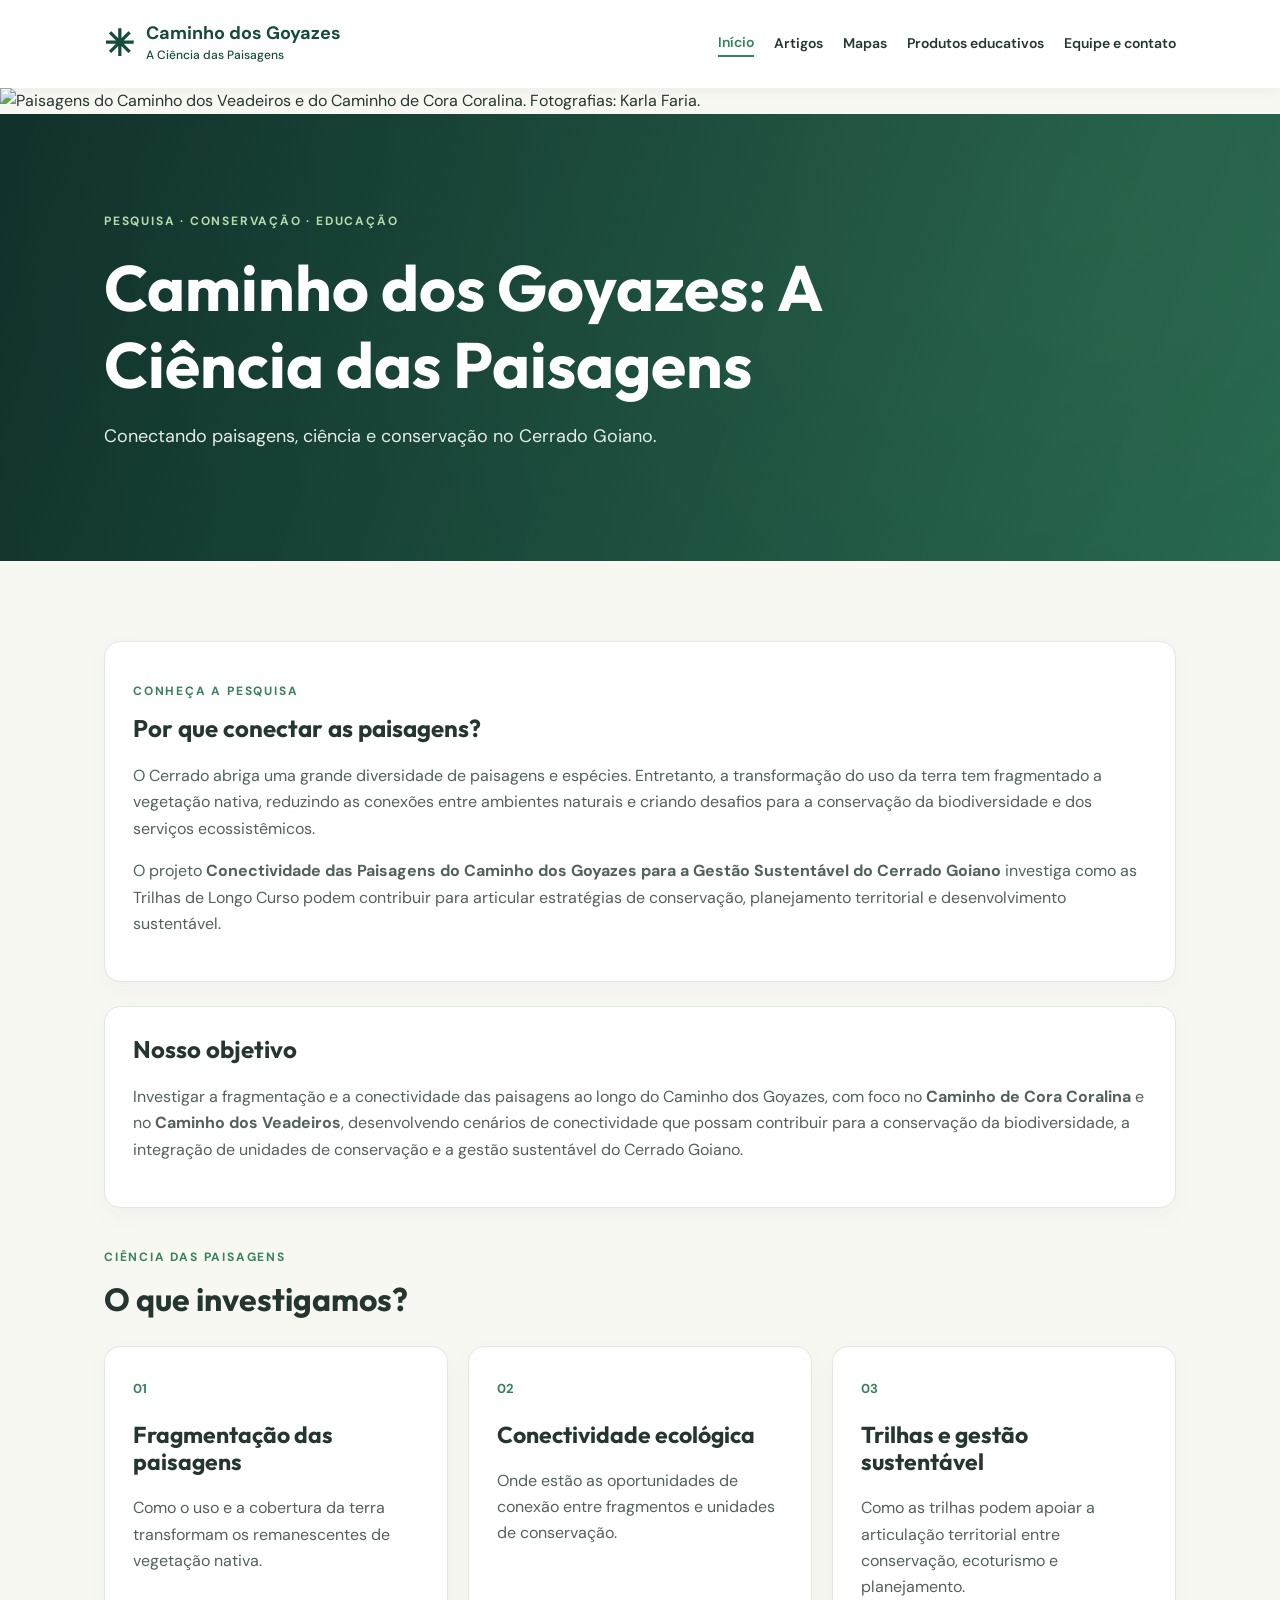
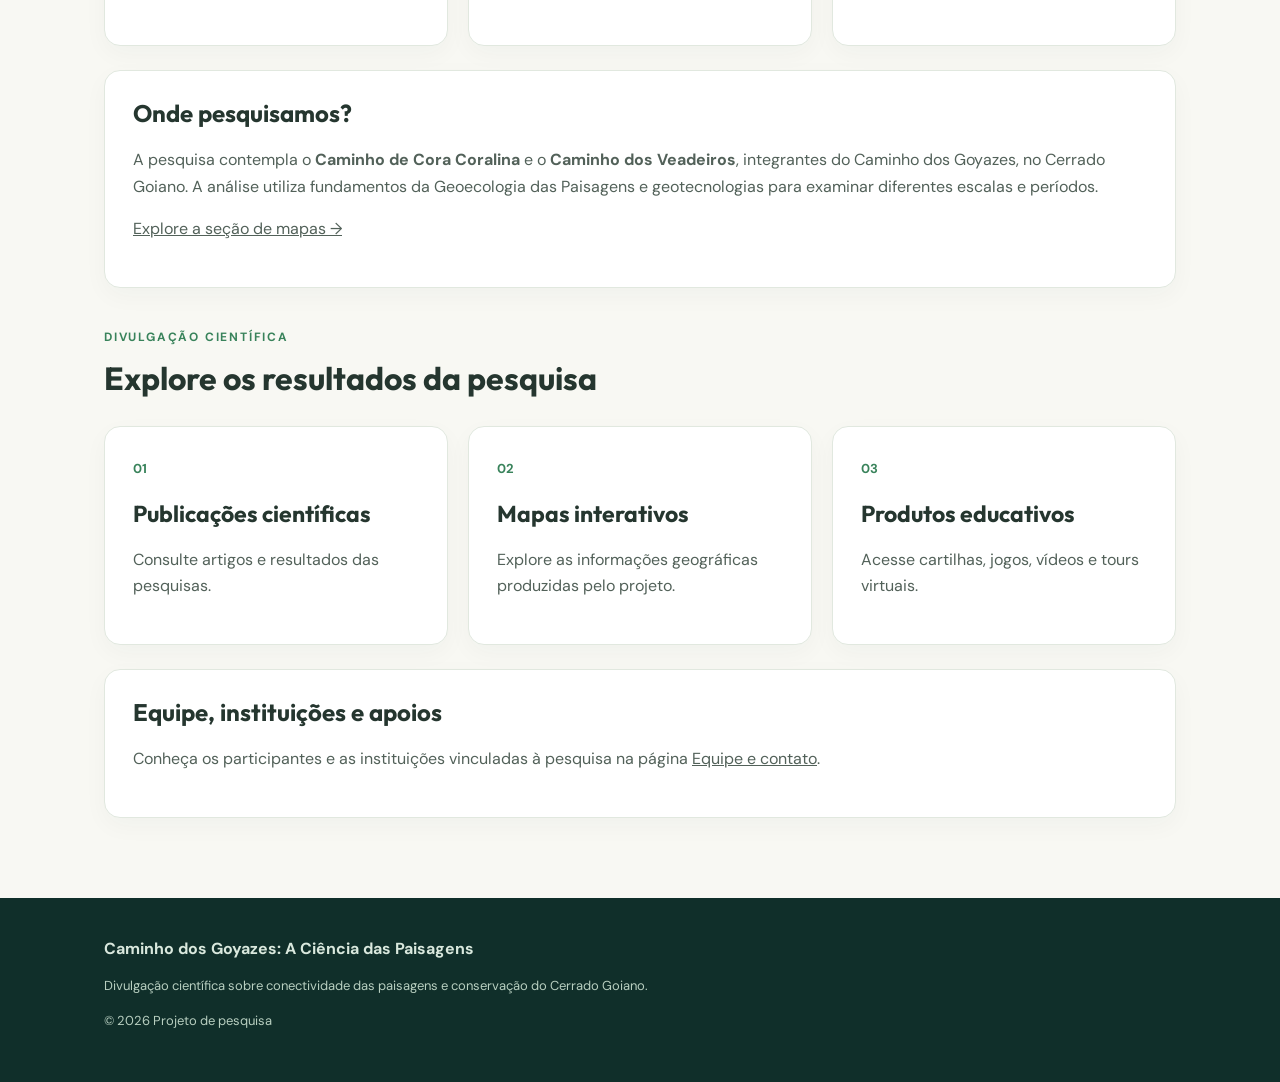
==== index.html @ 34d5a430 "Add banner image to main section Added a banner image to the main section of the HTML." ====
<!doctype html>
<html lang="pt-BR">
<head>
  <meta charset="utf-8">
  <meta name="viewport" content="width=device-width, initial-scale=1">
  <meta name="description" content="Caminho dos Goyazes: A Ciência das Paisagens. Pesquisa e divulgação científica sobre fragmentação, conectividade ecológica, trilhas de longo curso e gestão sustentável do Cerrado Goiano.">
  <title>Caminho dos Goyazes | A Ciência das Paisagens</title>
  <!-- Mantenha este arquivo CSS na mesma pasta que index.html. -->
  <link rel="stylesheet" href="estilo.css">
</head>
<body>
  <a class="skip" href="#conteudo">Pular para o conteúdo</a>

  <!-- 1. CABEÇALHO E MENU PRINCIPAL -->
  <header class="site-header">
    <div class="container header-inner">
      <a class="brand" href="index.html">
        <span class="brand-icon" aria-hidden="true">✳</span>
        <span>Caminho dos Goyazes<br><small>A Ciência das Paisagens</small></span>
      </a>
      <button class="menu-button" aria-expanded="false" aria-controls="menu" type="button">☰ Menu</button>
      <nav id="menu" aria-label="Navegação principal">
        <a href="index.html" aria-current="page">Início</a>
        <a href="artigos.html">Artigos</a>
        <a href="mapas.html">Mapas</a>
        <a href="produtos.html">Produtos educativos</a>
        <a href="equipe.html">Equipe e contato</a>
      </nav>
    </div>
  </header>

  <main id="conteudo">
    <div class="banner-principal">
  <img
    src="banner-goyazes.png"
    alt="Paisagens do Caminho dos Veadeiros e
    do Caminho de Cora Coralina.
    Fotografias: Karla Faria."
  >
</div>
    <!-- 2. APRESENTAÇÃO DO PORTAL -->
    <section class="hero">
      <div class="container">
        <p class="eyebrow">PESQUISA · CONSERVAÇÃO · EDUCAÇÃO</p>
        <h1>Caminho dos Goyazes: A Ciência das Paisagens</h1>
        <p>Conectando paisagens, ciência e conservação no Cerrado Goiano.</p>
      </div>
    </section>

    <div class="container main-content">
      <!-- 3. POR QUE CONECTAR AS PAISAGENS? -->
      <section class="panel" aria-labelledby="porque-conectar">
        <p class="eyebrow dark">CONHEÇA A PESQUISA</p>
        <h2 id="porque-conectar">Por que conectar as paisagens?</h2>
        <p>O Cerrado abriga uma grande diversidade de paisagens e espécies. Entretanto, a transformação do uso da terra tem fragmentado a vegetação nativa, reduzindo as conexões entre ambientes naturais e criando desafios para a conservação da biodiversidade e dos serviços ecossistêmicos.</p>
        <p>O projeto <strong>Conectividade das Paisagens do Caminho dos Goyazes para a Gestão Sustentável do Cerrado Goiano</strong> investiga como as Trilhas de Longo Curso podem contribuir para articular estratégias de conservação, planejamento territorial e desenvolvimento sustentável.</p>
      </section>

      <!-- 4. OBJETIVO DO PROJETO: síntese de divulgação baseada no resumo -->
      <section class="panel" aria-labelledby="objetivo">
        <h2 id="objetivo">Nosso objetivo</h2>
        <p>Investigar a fragmentação e a conectividade das paisagens ao longo do Caminho dos Goyazes, com foco no <strong>Caminho de Cora Coralina</strong> e no <strong>Caminho dos Veadeiros</strong>, desenvolvendo cenários de conectividade que possam contribuir para a conservação da biodiversidade, a integração de unidades de conservação e a gestão sustentável do Cerrado Goiano.</p>
      </section>

      <!-- 5. EIXOS DA PESQUISA -->
      <section aria-labelledby="eixos" style="margin-top:40px">
        <div class="section-heading">
          <p class="eyebrow dark">CIÊNCIA DAS PAISAGENS</p>
          <h2 id="eixos">O que investigamos?</h2>
        </div>
        <div class="cards">
          <article class="card">
            <span>01</span>
            <h2>Fragmentação das paisagens</h2>
            <p>Como o uso e a cobertura da terra transformam os remanescentes de vegetação nativa.</p>
          </article>
          <article class="card">
            <span>02</span>
            <h2>Conectividade ecológica</h2>
            <p>Onde estão as oportunidades de conexão entre fragmentos e unidades de conservação.</p>
          </article>
          <article class="card">
            <span>03</span>
            <h2>Trilhas e gestão sustentável</h2>
            <p>Como as trilhas podem apoiar a articulação territorial entre conservação, ecoturismo e planejamento.</p>
          </article>
        </div>
      </section>

      <!-- 6. ÁREAS DE ESTUDO -->
      <section class="panel" aria-labelledby="areas">
        <h2 id="areas">Onde pesquisamos?</h2>
        <p>A pesquisa contempla o <strong>Caminho de Cora Coralina</strong> e o <strong>Caminho dos Veadeiros</strong>, integrantes do Caminho dos Goyazes, no Cerrado Goiano. A análise utiliza fundamentos da Geoecologia das Paisagens e geotecnologias para examinar diferentes escalas e períodos.</p>
        <p><a href="mapas.html">Explore a seção de mapas →</a></p>
      </section>

      <!-- 7. ACESSO AOS RESULTADOS E PRODUTOS -->
      <section aria-labelledby="resultados" style="margin-top:40px">
        <div class="section-heading">
          <p class="eyebrow dark">DIVULGAÇÃO CIENTÍFICA</p>
          <h2 id="resultados">Explore os resultados da pesquisa</h2>
        </div>
        <div class="cards">
          <a class="card" href="artigos.html">
            <span>01</span>
            <h2>Publicações científicas</h2>
            <p>Consulte artigos e resultados das pesquisas.</p>
          </a>
          <a class="card" href="mapas.html">
            <span>02</span>
            <h2>Mapas interativos</h2>
            <p>Explore as informações geográficas produzidas pelo projeto.</p>
          </a>
          <a class="card" href="produtos.html">
            <span>03</span>
            <h2>Produtos educativos</h2>
            <p>Acesse cartilhas, jogos, vídeos e tours virtuais.</p>
          </a>
        </div>
      </section>

      <!-- 8. INSTITUIÇÕES E APOIOS: preencher após confirmação -->
      <section class="panel" aria-labelledby="instituicoes">
        <h2 id="instituicoes">Equipe, instituições e apoios</h2>
        <p>Conheça os participantes e as instituições vinculadas à pesquisa na página <a href="equipe.html">Equipe e contato</a>.</p>
      </section>
    </div>
  </main>

  <!-- 9. RODAPÉ -->
  <footer>
    <div class="container">
      <strong>Caminho dos Goyazes: A Ciência das Paisagens</strong>
      <p>Divulgação científica sobre conectividade das paisagens e conservação do Cerrado Goiano.</p>
      <p>© <span id="ano"></span> Projeto de pesquisa</p>
    </div>
  </footer>
  <!-- Mantenha este JavaScript na mesma pasta que index.html. -->
  <script src="site.js" defer></script>
</body>
</html>
---- estilo.css ----
@import url('https://fonts.googleapis.com/css2?family=DM+Sans:wght@400;500;600;700&family=Outfit:wght@400;500;600;700&display=swap');:root{--green:#174b3c;--deep:#102f2a;--mint:#e9f1e8;--cream:#f8f8f3;--text:#25362f}*{box-sizing:border-box}body{margin:0;background:var(--cream);color:var(--text);font-family:'DM Sans',Arial,sans-serif;line-height:1.65}h1,h2,h3{font-family:Outfit,Arial,sans-serif;line-height:1.2}a{color:inherit}.container{max-width:1120px;margin:auto;padding:0 24px}.skip{position:absolute;top:-80px;background:white;padding:12px;z-index:10}.skip:focus{top:0}.site-header{background:white;box-shadow:0 2px 12px #102f2a0d}.header-inner{min-height:88px;display:flex;align-items:center;justify-content:space-between;gap:20px}.brand{text-decoration:none;display:flex;align-items:center;gap:12px;color:var(--green);font-weight:700;line-height:1.1;font-size:18px}.brand small{font-size:12px;font-weight:500}.brand-icon{font-size:36px}nav{display:flex;gap:20px;align-items:center}nav a{text-decoration:none;font-size:14px;font-weight:600}nav a:hover,nav a[aria-current]{color:#32845b}nav a[aria-current]{border-bottom:2px solid #32845b}.menu-button{display:none}.hero{background:linear-gradient(110deg,#102f2aef,#1e624cdd),radial-gradient(circle at 85% 20%,#87b36c,#174b3c);color:white;padding:86px 0 92px}.eyebrow{font-size:12px;letter-spacing:.15em;font-weight:700;color:#b6d9aa}.eyebrow.dark{color:#39835b}.hero h1{font-size:clamp(36px,6vw,64px);max-width:780px;margin:18px 0}.hero p:not(.eyebrow){font-size:18px;max-width:740px;color:#e4eee6}.main-content{padding-top:56px;padding-bottom:80px;min-height:440px}.section-heading h2{font-size:32px;margin:4px 0 28px}.cards{display:grid;grid-template-columns:repeat(3,minmax(0,1fr));gap:20px}.card,.panel{background:white;border:1px solid #e1e8df;border-radius:16px;padding:28px;box-shadow:0 8px 24px #143c3009}.card{text-decoration:none}.card span,.tag{font-weight:700;color:#39835b;font-size:13px}.card h2{font-size:23px}.card p,.panel p{color:#526159}.panel{margin-top:24px}.panel h2{margin-top:0}.publication{border-top:1px solid #e4eae5;padding:20px 0}.publication h3{margin-bottom:4px}.publication p{margin:6px 0}.map-placeholder{text-align:center;background:#e8f0e7;border:2px dashed #a4bca9;border-radius:18px;padding:75px 24px}.map-symbol{font-size:60px;color:#327b56}.small{font-size:13px}footer{background:var(--deep);color:#d9e8dd;padding:38px 0}footer p{font-size:13px;color:#b8cfc0}@media(max-width:800px){.header-inner{flex-wrap:wrap;padding-top:15px;padding-bottom:15px}.menu-button{display:block;border:1px solid #b7c8bb;background:white;border-radius:8px;padding:8px 12px}nav{display:none;width:100%;flex-direction:column;align-items:stretch;gap:0}nav.open{display:flex}nav a{padding:12px 0;border-top:1px solid #e9efea}.cards{grid-template-columns:1fr}.hero{padding:64px 0}}
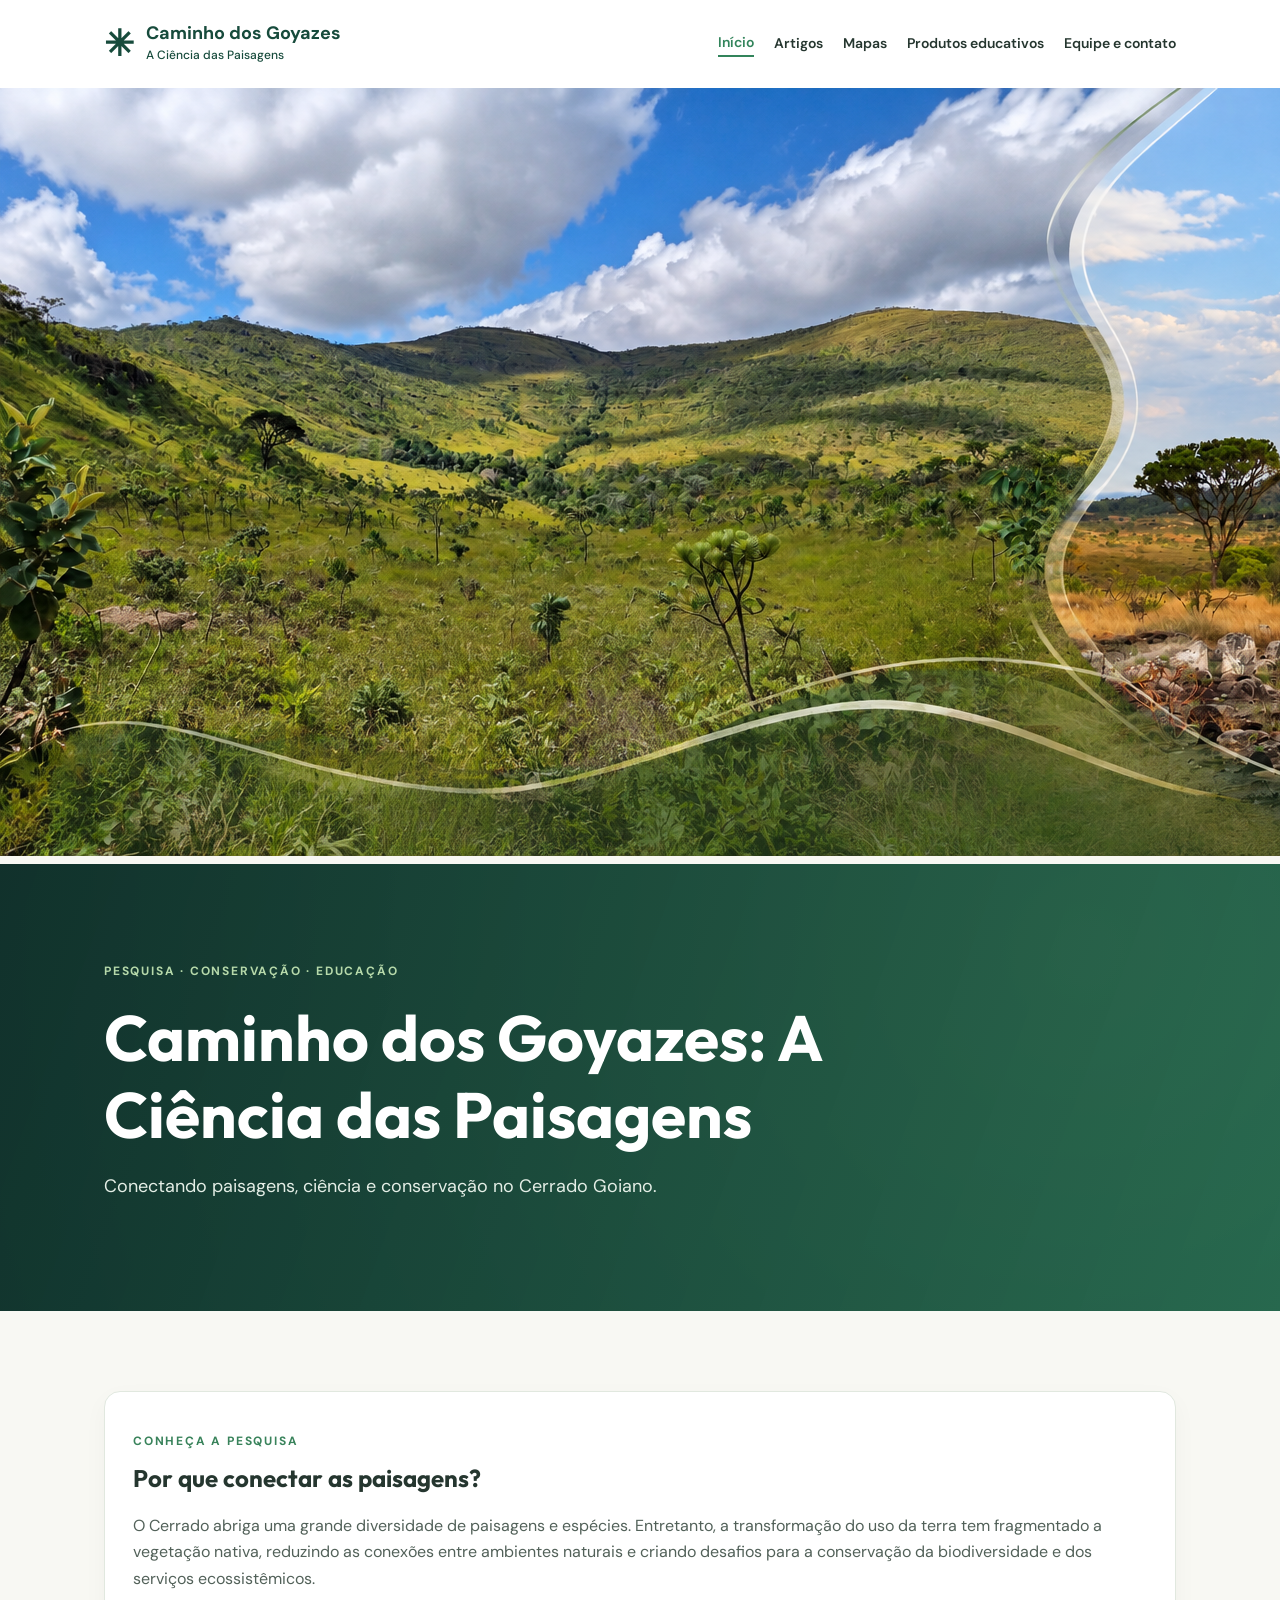
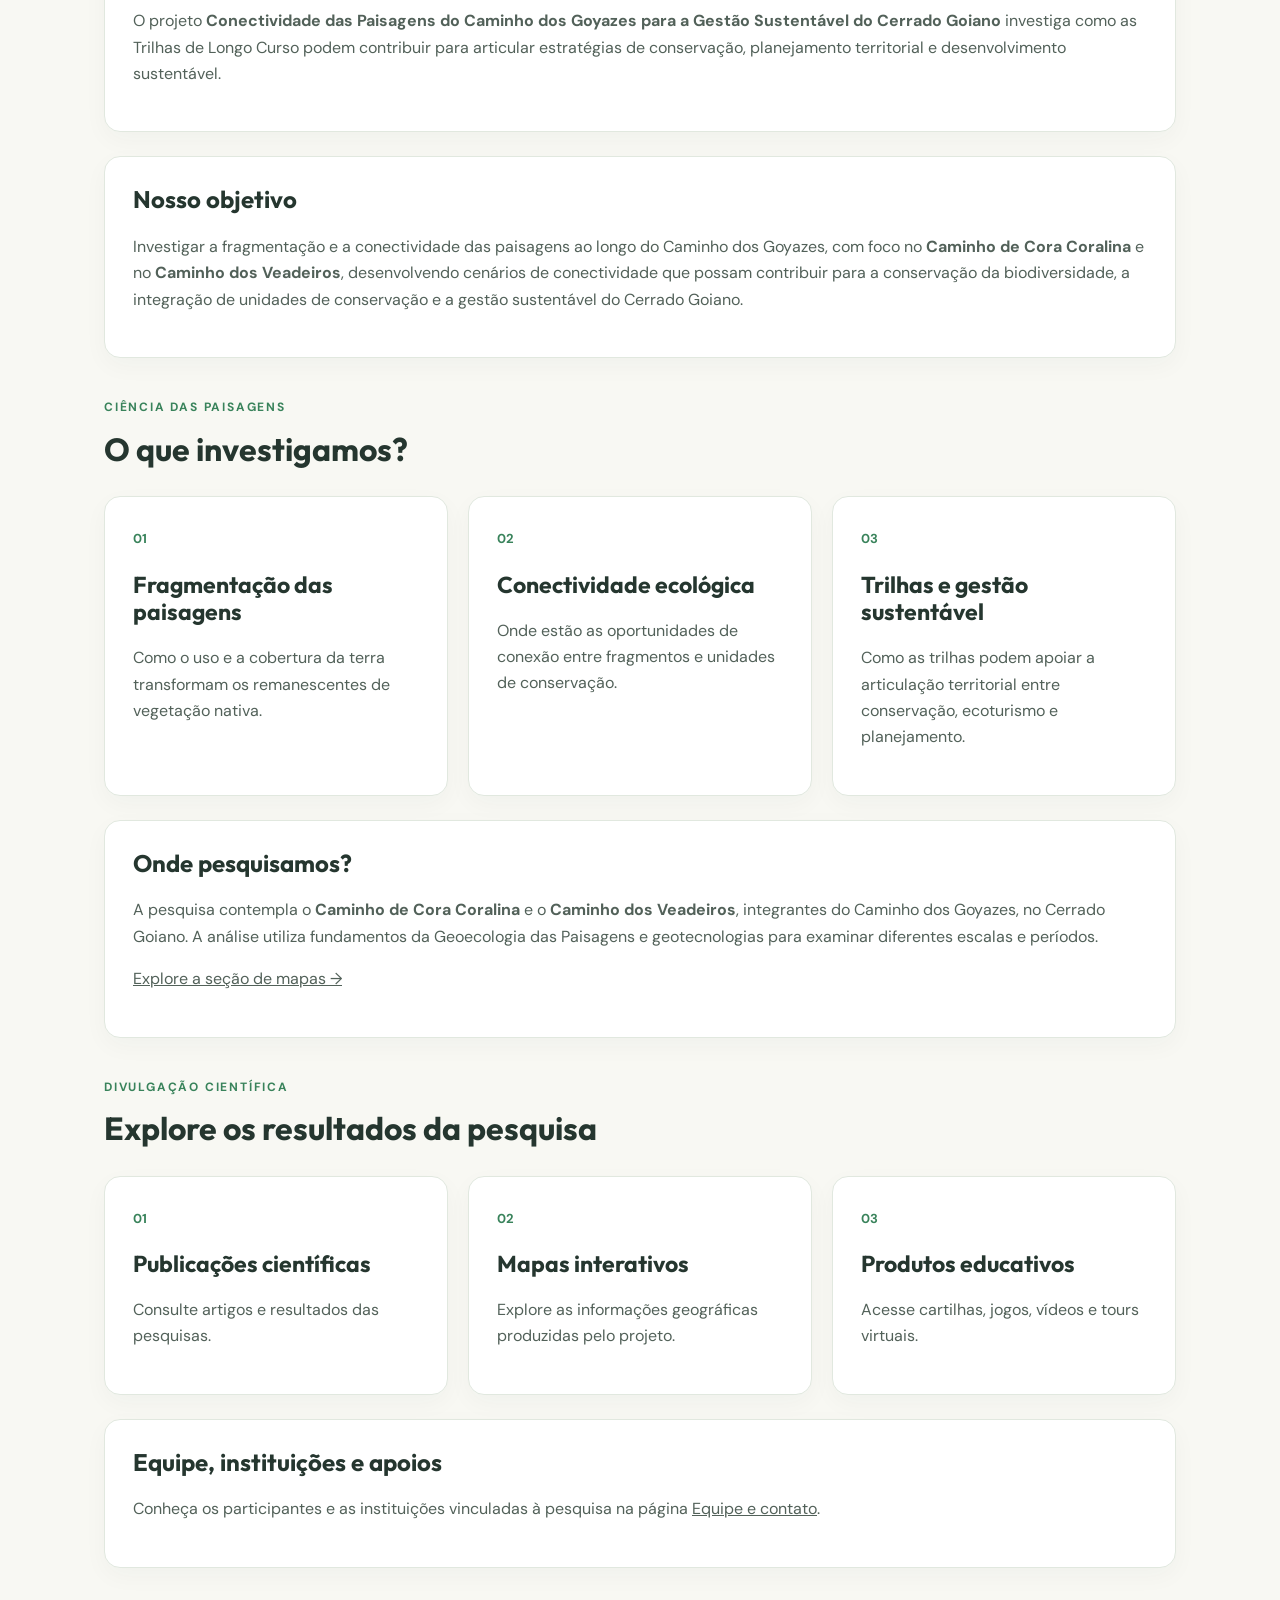
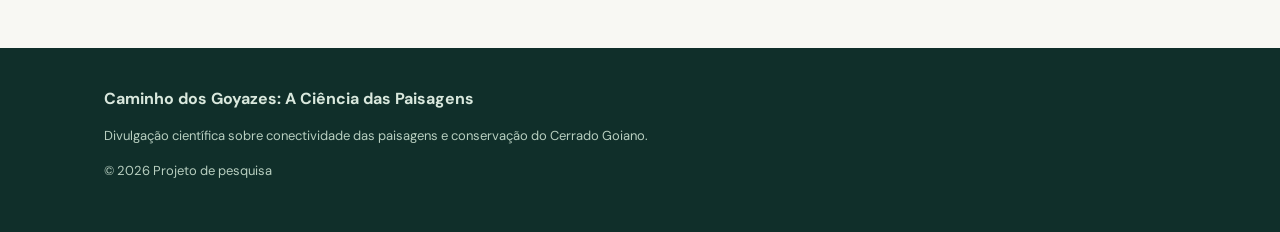
==== commit 3d02b419: "Fix image source for banner in index.html" ====
--- a/index.html
+++ b/index.html
@@ -32,7 +32,7 @@
   <main id="conteudo">
     <div class="banner-principal">
   <img
-    src="banner-goyazes.png"
+    src="banner-goyazes.png.png"
     alt="Paisagens do Caminho dos Veadeiros e
     do Caminho de Cora Coralina.
     Fotografias: Karla Faria."
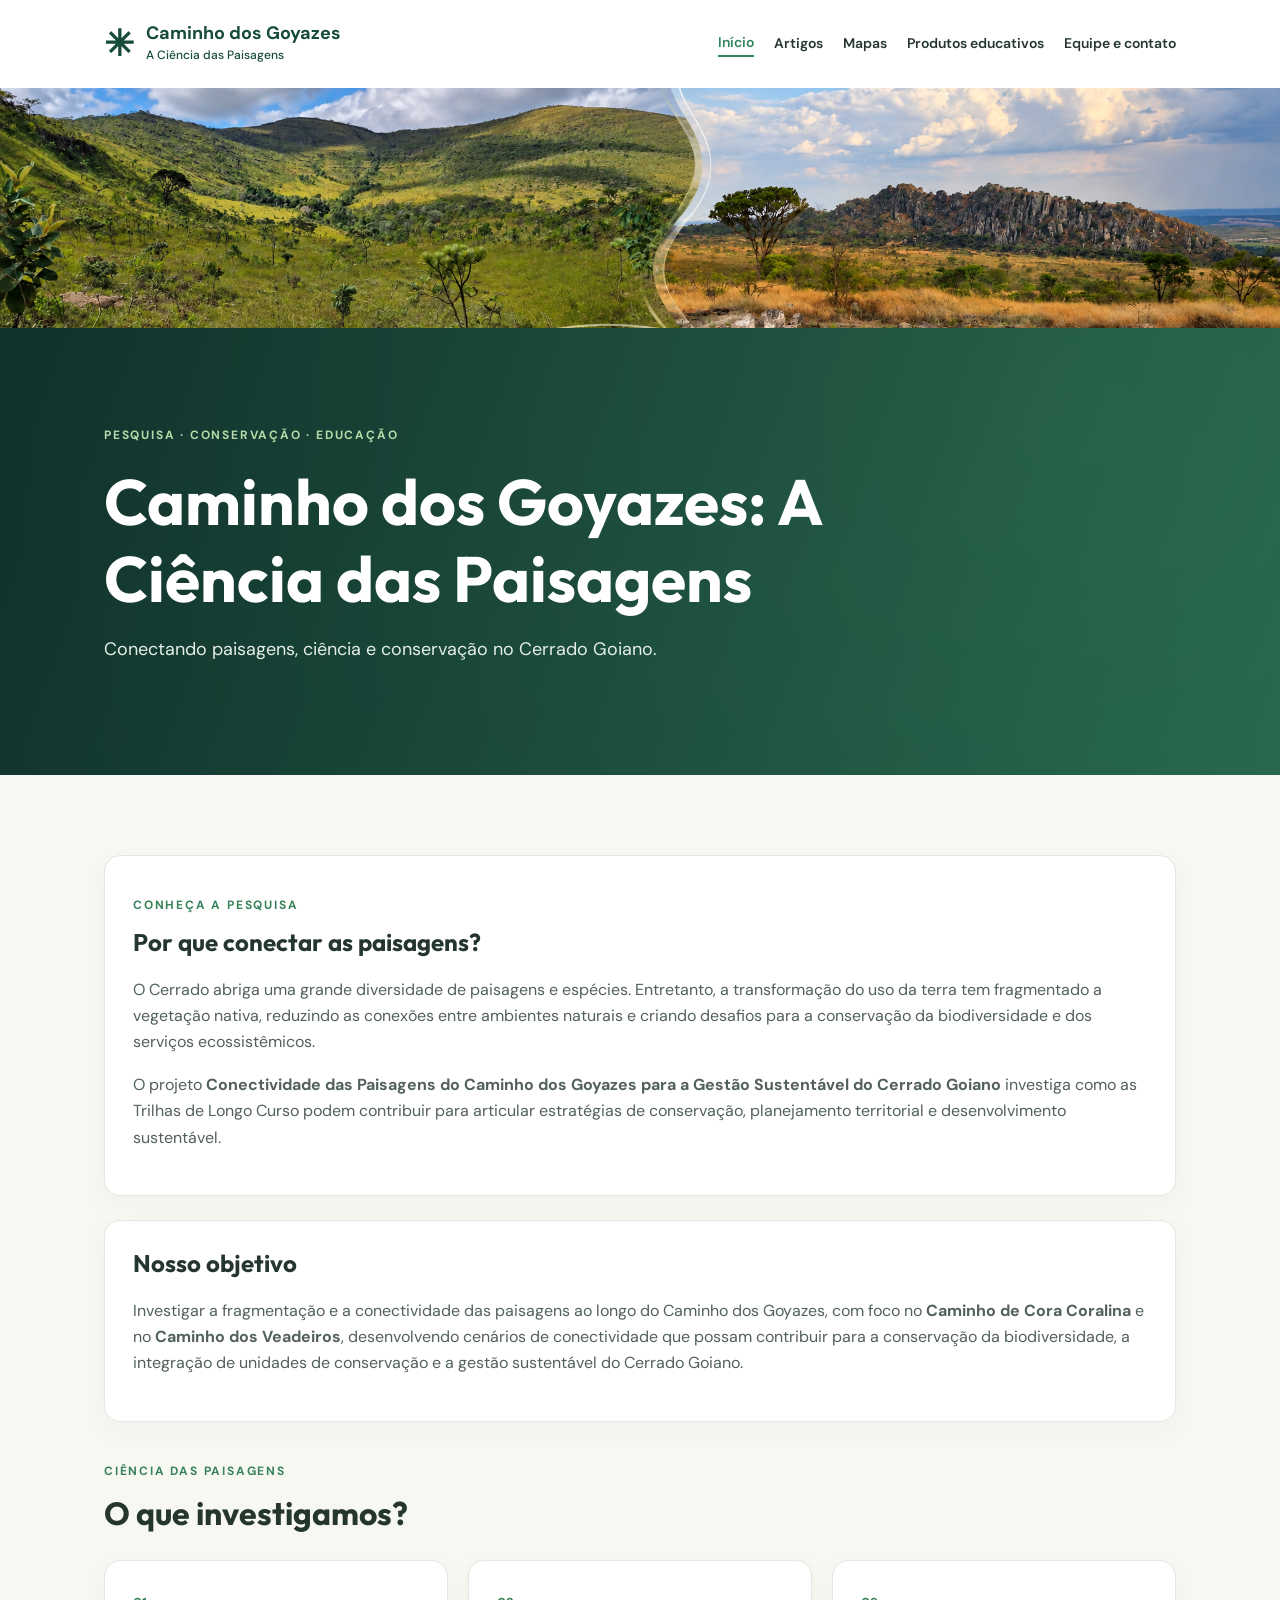
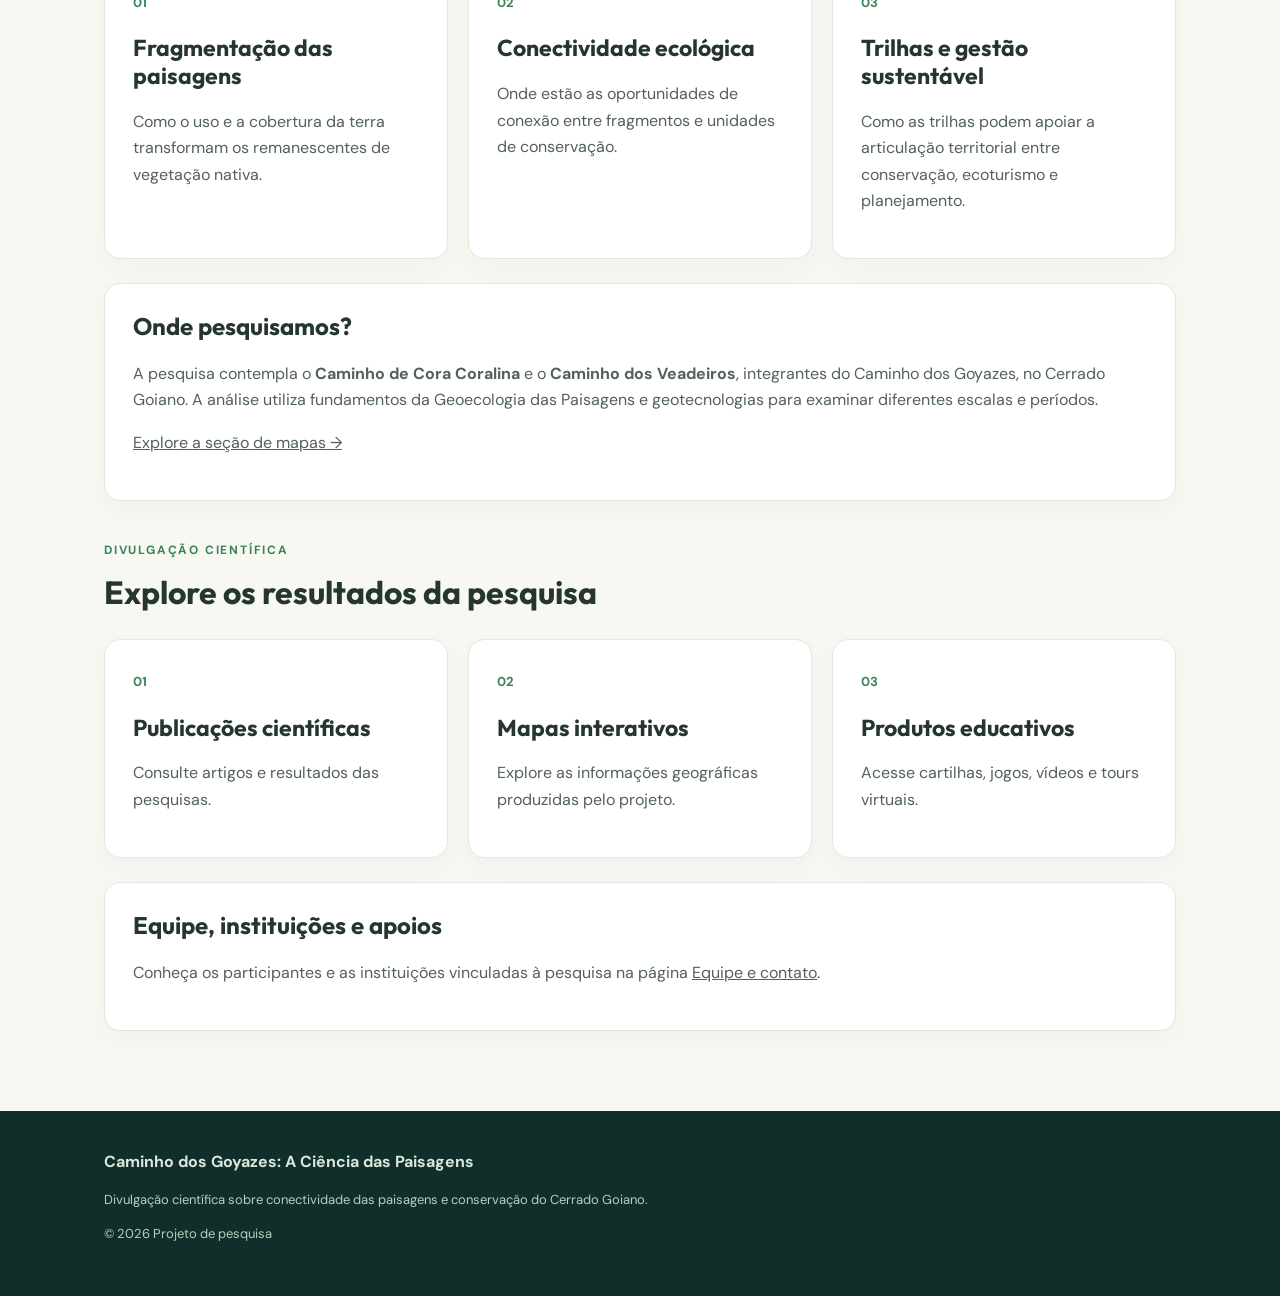
==== commit 0015931b: "Add versioning to stylesheet link in index.html" ====
--- a/index.html
+++ b/index.html
@@ -6,7 +6,7 @@
   <meta name="description" content="Caminho dos Goyazes: A Ciência das Paisagens. Pesquisa e divulgação científica sobre fragmentação, conectividade ecológica, trilhas de longo curso e gestão sustentável do Cerrado Goiano.">
   <title>Caminho dos Goyazes | A Ciência das Paisagens</title>
   <!-- Mantenha este arquivo CSS na mesma pasta que index.html. -->
-  <link rel="stylesheet" href="estilo.css">
+<link rel="stylesheet" href="estilo.css?v=2">
 </head>
 <body>
   <a class="skip" href="#conteudo">Pular para o conteúdo</a>
--- a/estilo.css
+++ b/estilo.css
@@ -1 +1,78 @@
-@import url('https://fonts.googleapis.com/css2?family=DM+Sans:wght@400;500;600;700&family=Outfit:wght@400;500;600;700&display=swap');:root{--green:#174b3c;--deep:#102f2a;--mint:#e9f1e8;--cream:#f8f8f3;--text:#25362f}*{box-sizing:border-box}body{margin:0;background:var(--cream);color:var(--text);font-family:'DM Sans',Arial,sans-serif;line-height:1.65}h1,h2,h3{font-family:Outfit,Arial,sans-serif;line-height:1.2}a{color:inherit}.container{max-width:1120px;margin:auto;padding:0 24px}.skip{position:absolute;top:-80px;background:white;padding:12px;z-index:10}.skip:focus{top:0}.site-header{background:white;box-shadow:0 2px 12px #102f2a0d}.header-inner{min-height:88px;display:flex;align-items:center;justify-content:space-between;gap:20px}.brand{text-decoration:none;display:flex;align-items:center;gap:12px;color:var(--green);font-weight:700;line-height:1.1;font-size:18px}.brand small{font-size:12px;font-weight:500}.brand-icon{font-size:36px}nav{display:flex;gap:20px;align-items:center}nav a{text-decoration:none;font-size:14px;font-weight:600}nav a:hover,nav a[aria-current]{color:#32845b}nav a[aria-current]{border-bottom:2px solid #32845b}.menu-button{display:none}.hero{background:linear-gradient(110deg,#102f2aef,#1e624cdd),radial-gradient(circle at 85% 20%,#87b36c,#174b3c);color:white;padding:86px 0 92px}.eyebrow{font-size:12px;letter-spacing:.15em;font-weight:700;color:#b6d9aa}.eyebrow.dark{color:#39835b}.hero h1{font-size:clamp(36px,6vw,64px);max-width:780px;margin:18px 0}.hero p:not(.eyebrow){font-size:18px;max-width:740px;color:#e4eee6}.main-content{padding-top:56px;padding-bottom:80px;min-height:440px}.section-heading h2{font-size:32px;margin:4px 0 28px}.cards{display:grid;grid-template-columns:repeat(3,minmax(0,1fr));gap:20px}.card,.panel{background:white;border:1px solid #e1e8df;border-radius:16px;padding:28px;box-shadow:0 8px 24px #143c3009}.card{text-decoration:none}.card span,.tag{font-weight:700;color:#39835b;font-size:13px}.card h2{font-size:23px}.card p,.panel p{color:#526159}.panel{margin-top:24px}.panel h2{margin-top:0}.publication{border-top:1px solid #e4eae5;padding:20px 0}.publication h3{margin-bottom:4px}.publication p{margin:6px 0}.map-placeholder{text-align:center;background:#e8f0e7;border:2px dashed #a4bca9;border-radius:18px;padding:75px 24px}.map-symbol{font-size:60px;color:#327b56}.small{font-size:13px}footer{background:var(--deep);color:#d9e8dd;padding:38px 0}footer p{font-size:13px;color:#b8cfc0}@media(max-width:800px){.header-inner{flex-wrap:wrap;padding-top:15px;padding-bottom:15px}.menu-button{display:block;border:1px solid #b7c8bb;background:white;border-radius:8px;padding:8px 12px}nav{display:none;width:100%;flex-direction:column;align-items:stretch;gap:0}nav.open{display:flex}nav a{padding:12px 0;border-top:1px solid #e9efea}.cards{grid-template-columns:1fr}.hero{padding:64px 0}}+@import url('https://fonts.googleapis.com/css2?family=DM+Sans:wght@400;500;600;700&family=Outfit:wght@400;500;600;700&display=swap');
+
+:root {
+  --green: #174b3c;
+  --deep: #102f2a;
+  --mint: #e9f1e8;
+  --cream: #f8f8f3;
+  --text: #25362f;
+}
+
+* { box-sizing: border-box; }
+body { margin: 0; background: var(--cream); color: var(--text); font-family: 'DM Sans', Arial, sans-serif; line-height: 1.65; }
+h1, h2, h3 { font-family: Outfit, Arial, sans-serif; line-height: 1.2; }
+a { color: inherit; }
+.container { max-width: 1120px; margin: auto; padding: 0 24px; }
+.skip { position: absolute; top: -80px; background: white; padding: 12px; z-index: 10; }
+.skip:focus { top: 0; }
+.site-header { background: white; box-shadow: 0 2px 12px #102f2a0d; }
+.header-inner { min-height: 88px; display: flex; align-items: center; justify-content: space-between; gap: 20px; }
+.brand { text-decoration: none; display: flex; align-items: center; gap: 12px; color: var(--green); font-weight: 700; line-height: 1.1; font-size: 18px; }
+.brand small { font-size: 12px; font-weight: 500; }
+.brand-icon { font-size: 36px; }
+nav { display: flex; gap: 20px; align-items: center; }
+nav a { text-decoration: none; font-size: 14px; font-weight: 600; }
+nav a:hover, nav a[aria-current] { color: #32845b; }
+nav a[aria-current] { border-bottom: 2px solid #32845b; }
+.menu-button { display: none; }
+.hero { background: linear-gradient(110deg, #102f2aef, #1e624cdd), radial-gradient(circle at 85% 20%, #87b36c, #174b3c); color: white; padding: 86px 0 92px; }
+.eyebrow { font-size: 12px; letter-spacing: .15em; font-weight: 700; color: #b6d9aa; }
+.eyebrow.dark { color: #39835b; }
+.hero h1 { font-size: clamp(36px, 6vw, 64px); max-width: 780px; margin: 18px 0; }
+.hero p:not(.eyebrow) { font-size: 18px; max-width: 740px; color: #e4eee6; }
+.main-content { padding-top: 56px; padding-bottom: 80px; min-height: 440px; }
+.section-heading h2 { font-size: 32px; margin: 4px 0 28px; }
+.cards { display: grid; grid-template-columns: repeat(3, minmax(0, 1fr)); gap: 20px; }
+.card, .panel { background: white; border: 1px solid #e1e8df; border-radius: 16px; padding: 28px; box-shadow: 0 8px 24px #143c3009; }
+.card { text-decoration: none; }
+.card span, .tag { font-weight: 700; color: #39835b; font-size: 13px; }
+.card h2 { font-size: 23px; }
+.card p, .panel p { color: #526159; }
+.panel { margin-top: 24px; }
+.panel h2 { margin-top: 0; }
+.publication { border-top: 1px solid #e4eae5; padding: 20px 0; }
+.publication h3 { margin-bottom: 4px; }
+.publication p { margin: 6px 0; }
+.map-placeholder { text-align: center; background: #e8f0e7; border: 2px dashed #a4bca9; border-radius: 18px; padding: 75px 24px; }
+.map-symbol { font-size: 60px; color: #327b56; }
+.small { font-size: 13px; }
+footer { background: var(--deep); color: #d9e8dd; padding: 38px 0; }
+footer p { font-size: 13px; color: #b8cfc0; }
+
+/* Layout em telas menores */
+@media (max-width: 800px) {
+  .header-inner { flex-wrap: wrap; padding-top: 15px; padding-bottom: 15px; }
+  .menu-button { display: block; border: 1px solid #b7c8bb; background: white; border-radius: 8px; padding: 8px 12px; }
+  nav { display: none; width: 100%; flex-direction: column; align-items: stretch; gap: 0; }
+  nav.open { display: flex; }
+  nav a { padding: 12px 0; border-top: 1px solid #e9efea; }
+  .cards { grid-template-columns: 1fr; }
+  .hero { padding: 64px 0; }
+}
+
+/* Imagem panorâmica da página inicial */
+.banner-principal {
+  width: 100%;
+  height: 240px;
+  overflow: hidden;
+}
+.banner-principal img {
+  display: block;
+  width: 100%;
+  height: 100%;
+  object-fit: cover;
+  object-position: center;
+}
+@media (max-width: 768px) {
+  .banner-principal { height: 160px; }
+}
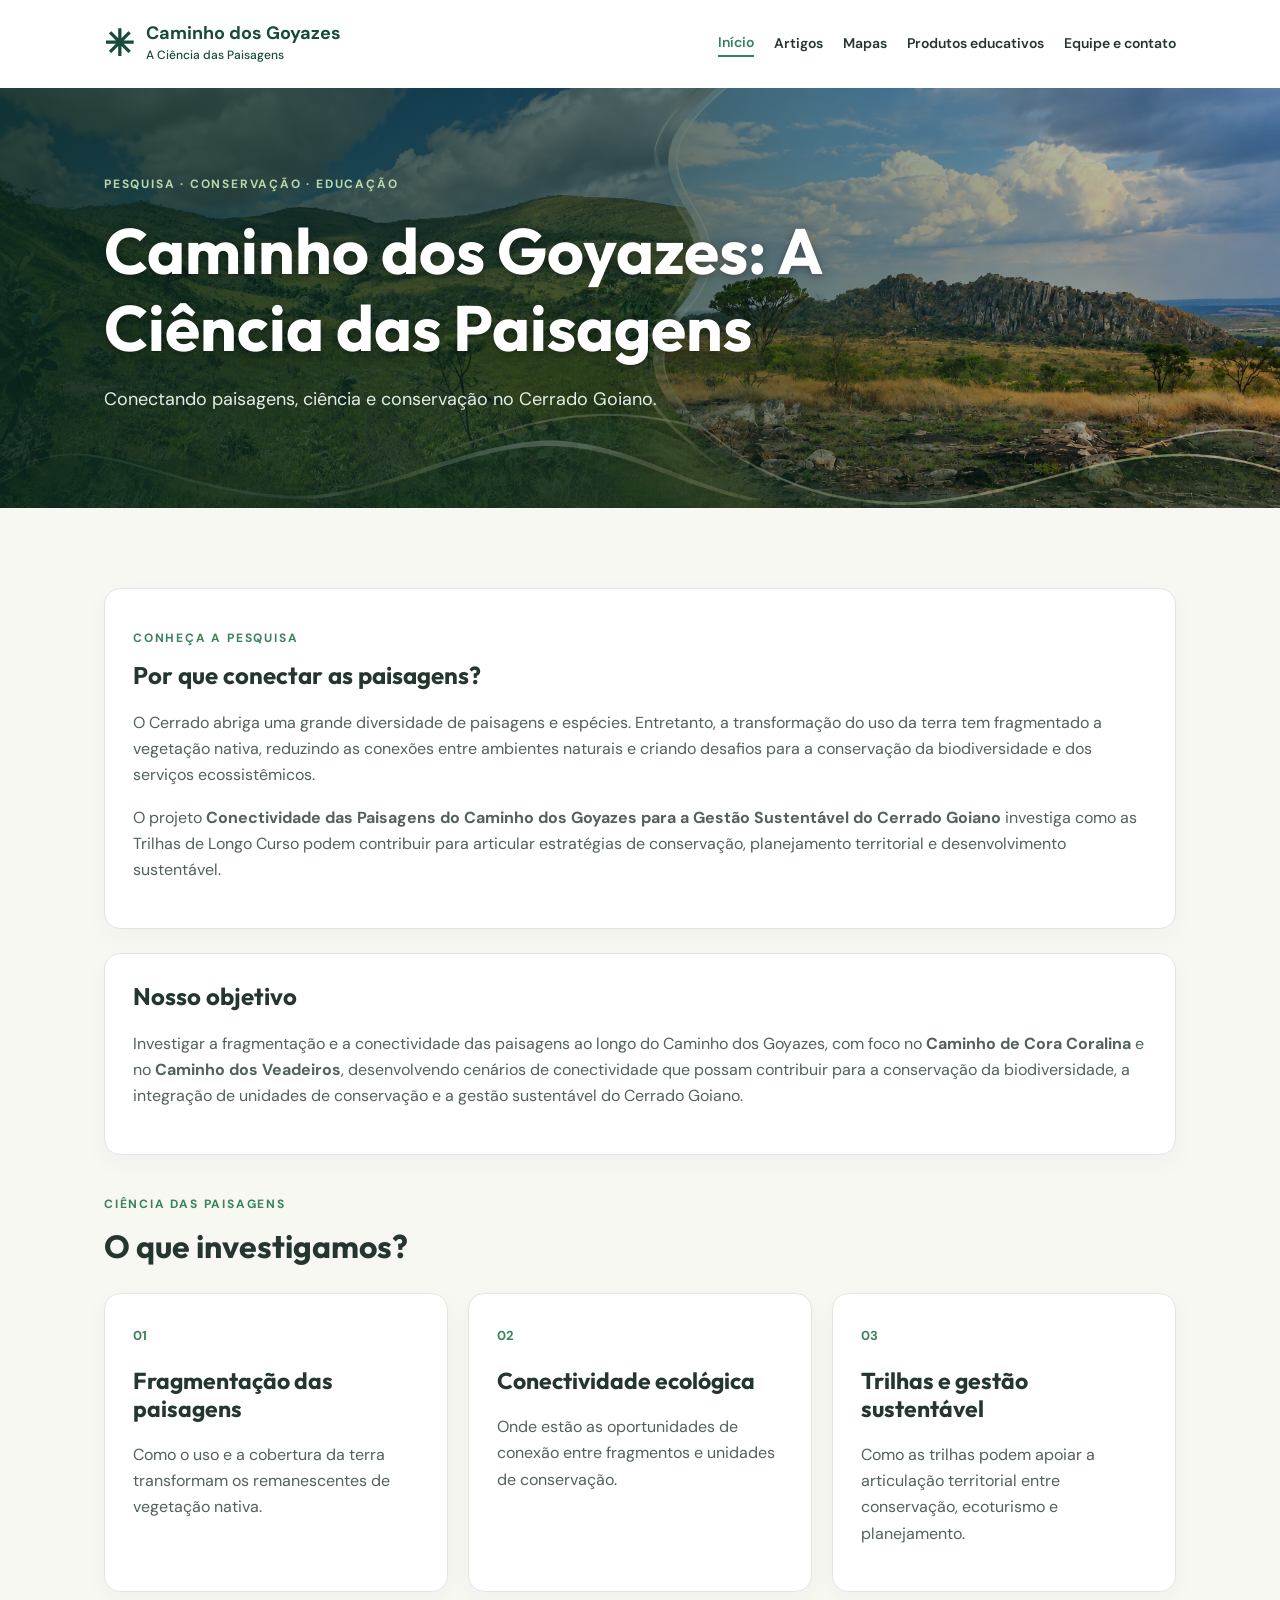
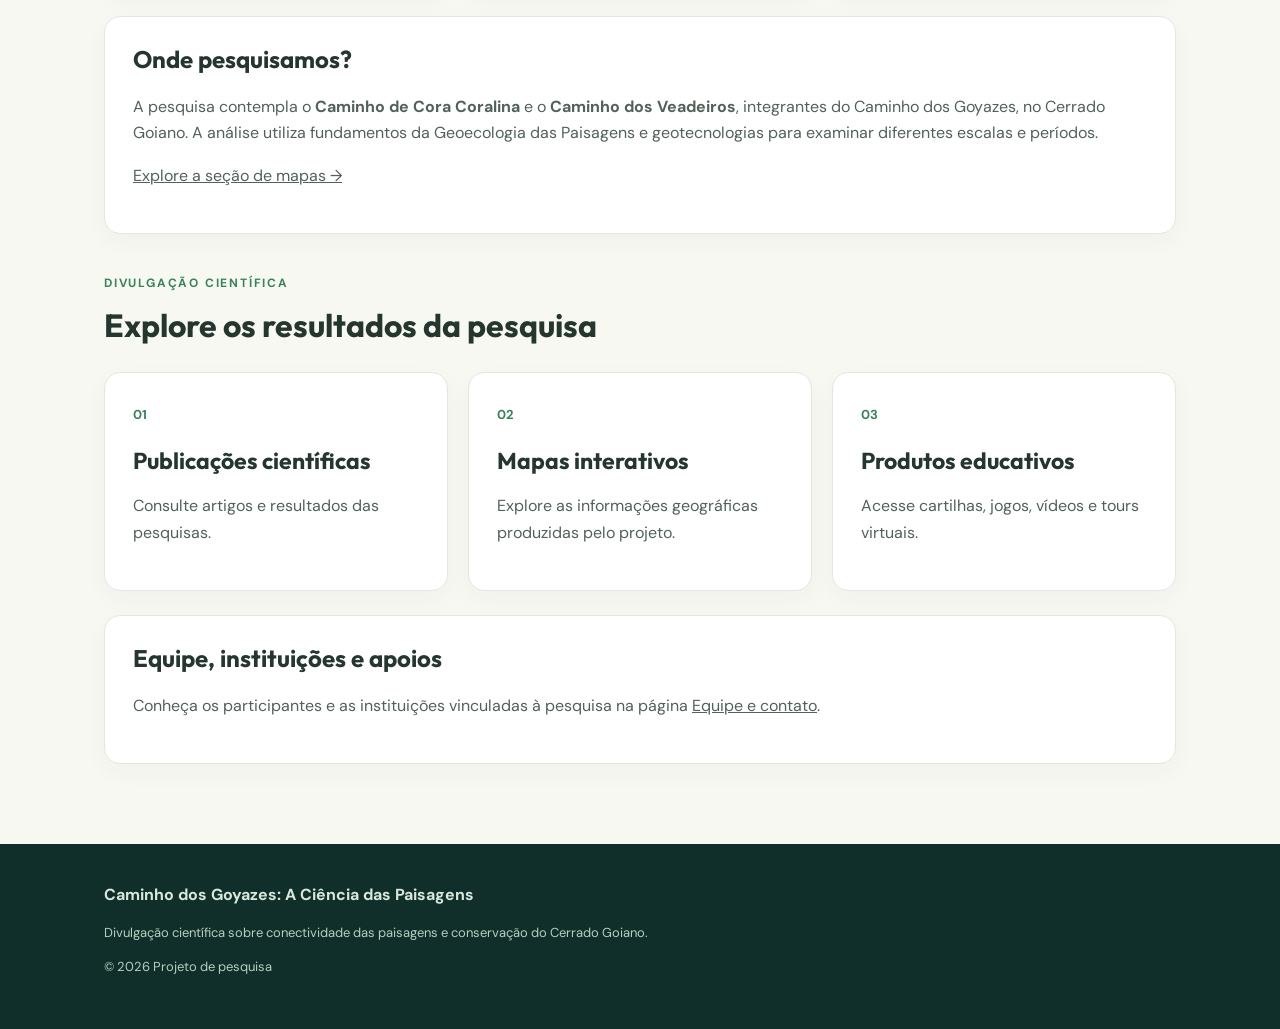
==== commit 3b927a6e: "Remove banner image from index.html Removed the main banner image section from the HTML." ====
--- a/index.html
+++ b/index.html
@@ -6,7 +6,7 @@
   <meta name="description" content="Caminho dos Goyazes: A Ciência das Paisagens. Pesquisa e divulgação científica sobre fragmentação, conectividade ecológica, trilhas de longo curso e gestão sustentável do Cerrado Goiano.">
   <title>Caminho dos Goyazes | A Ciência das Paisagens</title>
   <!-- Mantenha este arquivo CSS na mesma pasta que index.html. -->
-<link rel="stylesheet" href="estilo.css?v=2">
+<link rel="stylesheet" href="estilo.css?v=3">
 </head>
 <body>
   <a class="skip" href="#conteudo">Pular para o conteúdo</a>
@@ -30,22 +30,15 @@
   </header>
 
   <main id="conteudo">
-    <div class="banner-principal">
-  <img
-    src="banner-goyazes.png.png"
-    alt="Paisagens do Caminho dos Veadeiros e
-    do Caminho de Cora Coralina.
-    Fotografias: Karla Faria."
-  >
-</div>
+    
     <!-- 2. APRESENTAÇÃO DO PORTAL -->
-    <section class="hero">
-      <div class="container">
-        <p class="eyebrow">PESQUISA · CONSERVAÇÃO · EDUCAÇÃO</p>
-        <h1>Caminho dos Goyazes: A Ciência das Paisagens</h1>
-        <p>Conectando paisagens, ciência e conservação no Cerrado Goiano.</p>
-      </div>
-    </section>
+<section class="hero hero-fotografica">
+  <div class="container">
+    <p class="eyebrow">PESQUISA · CONSERVAÇÃO · EDUCAÇÃO</p>
+    <h1>Caminho dos Goyazes: A Ciência das Paisagens</h1>
+    <p>Conectando paisagens, ciência e conservação no Cerrado Goiano.</p>
+  </div>
+</section>
 
     <div class="container main-content">
       <!-- 3. POR QUE CONECTAR AS PAISAGENS? -->
--- a/estilo.css
+++ b/estilo.css
@@ -76,3 +76,45 @@
 @media (max-width: 768px) {
   .banner-principal { height: 160px; }
 }
+ /* Título sobre a fotografia panorâmica */
+
+.hero-fotografica {
+  min-height: 420px;
+  padding: 70px 0;
+  display: flex;
+  align-items: center;
+
+  background:
+    linear-gradient(
+      90deg,
+      rgba(10, 39, 30, 0.88) 0%,
+      rgba(10, 39, 30, 0.65) 48%,
+      rgba(10, 39, 30, 0.18) 100%
+    ),
+    url("banner-goyazes.png.png");
+
+  background-size: cover;
+  background-position: center;
+  color: white;
+}
+
+.hero-fotografica .container {
+  width: 100%;
+}
+
+.hero-fotografica h1 {
+  max-width: 780px;
+  text-shadow: 0 2px 8px rgba(0, 0, 0, 0.35);
+}
+
+@media (max-width: 768px) {
+  .hero-fotografica {
+    min-height: 360px;
+    padding: 48px 0;
+    background-position: center;
+  }
+
+  .hero-fotografica h1 {
+    font-size: clamp(30px, 8vw, 42px);
+  }
+}
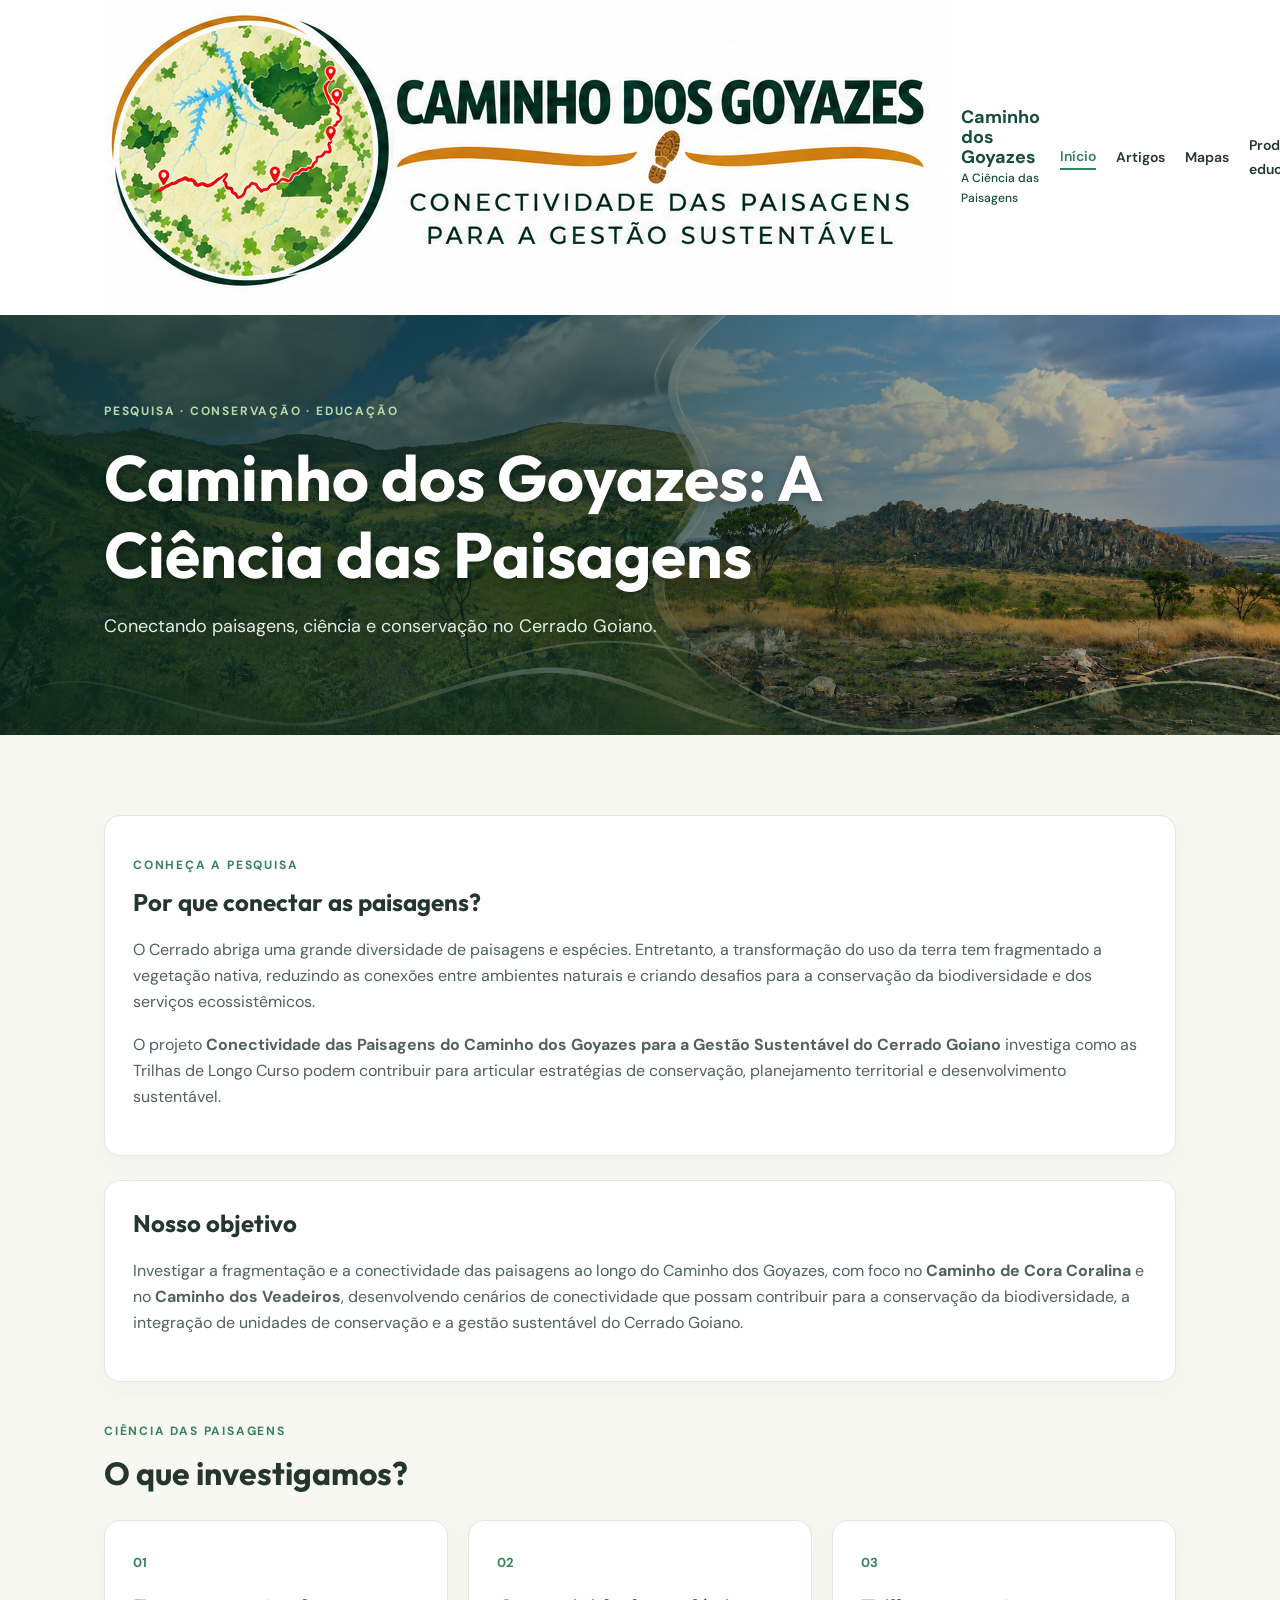
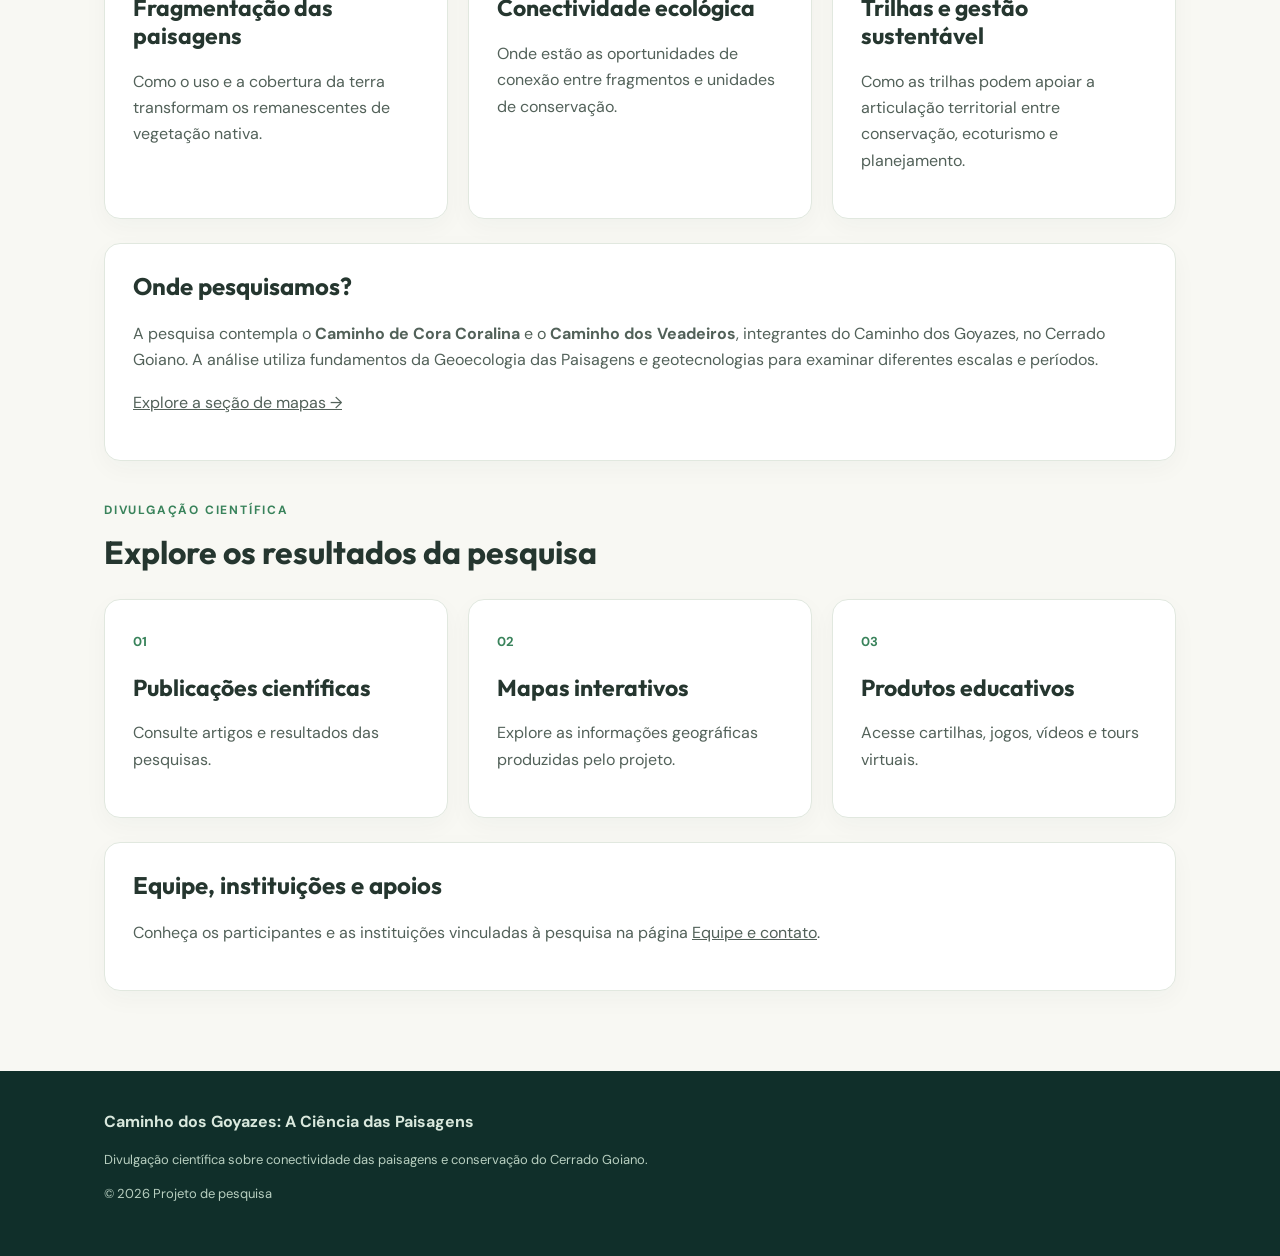
==== commit 06676d44: "Replace header with updated logo and structure" ====
--- a/index.html
+++ b/index.html
@@ -12,22 +12,53 @@
   <a class="skip" href="#conteudo">Pular para o conteúdo</a>
 
   <!-- 1. CABEÇALHO E MENU PRINCIPAL -->
-  <header class="site-header">
-    <div class="container header-inner">
-      <a class="brand" href="index.html">
-        <span class="brand-icon" aria-hidden="true">✳</span>
-        <span>Caminho dos Goyazes<br><small>A Ciência das Paisagens</small></span>
-      </a>
-      <button class="menu-button" aria-expanded="false" aria-controls="menu" type="button">☰ Menu</button>
-      <nav id="menu" aria-label="Navegação principal">
-        <a href="index.html" aria-current="page">Início</a>
-        <a href="artigos.html">Artigos</a>
-        <a href="mapas.html">Mapas</a>
-        <a href="produtos.html">Produtos educativos</a>
-        <a href="equipe.html">Equipe e contato</a>
-      </nav>
-    </div>
-  </header>
+
+<header class="site-header">
+  <div class="container header-inner">
+
+    <!-- Logomarca e identificação do projeto -->
+    <a class="brand" href="index.html">
+
+      <img
+        src="logo-caminho-goyazes.png"
+        alt="Logomarca do projeto Caminho dos Goyazes"
+        class="logo-projeto">
+
+      <span>
+        Caminho dos Goyazes
+        <br>
+        <small>A Ciência das Paisagens</small>
+      </span>
+
+    </a>
+
+    <!-- Menu para dispositivos móveis -->
+    <button
+      class="menu-button"
+      aria-expanded="false"
+      aria-controls="menu"
+      type="button">
+      ☰ Menu
+    </button>
+
+    <!-- Navegação principal -->
+    <nav id="menu" aria-label="Navegação principal">
+
+      <a href="index.html"
+         aria-current="page">Início</a>
+
+      <a href="artigos.html">Artigos</a>
+
+      <a href="mapas.html">Mapas</a>
+
+      <a href="produtos.html">Produtos educativos</a>
+
+      <a href="equipe.html">Equipe e contato</a>
+
+    </nav>
+
+  </div>
+</header>
 
   <main id="conteudo">
     
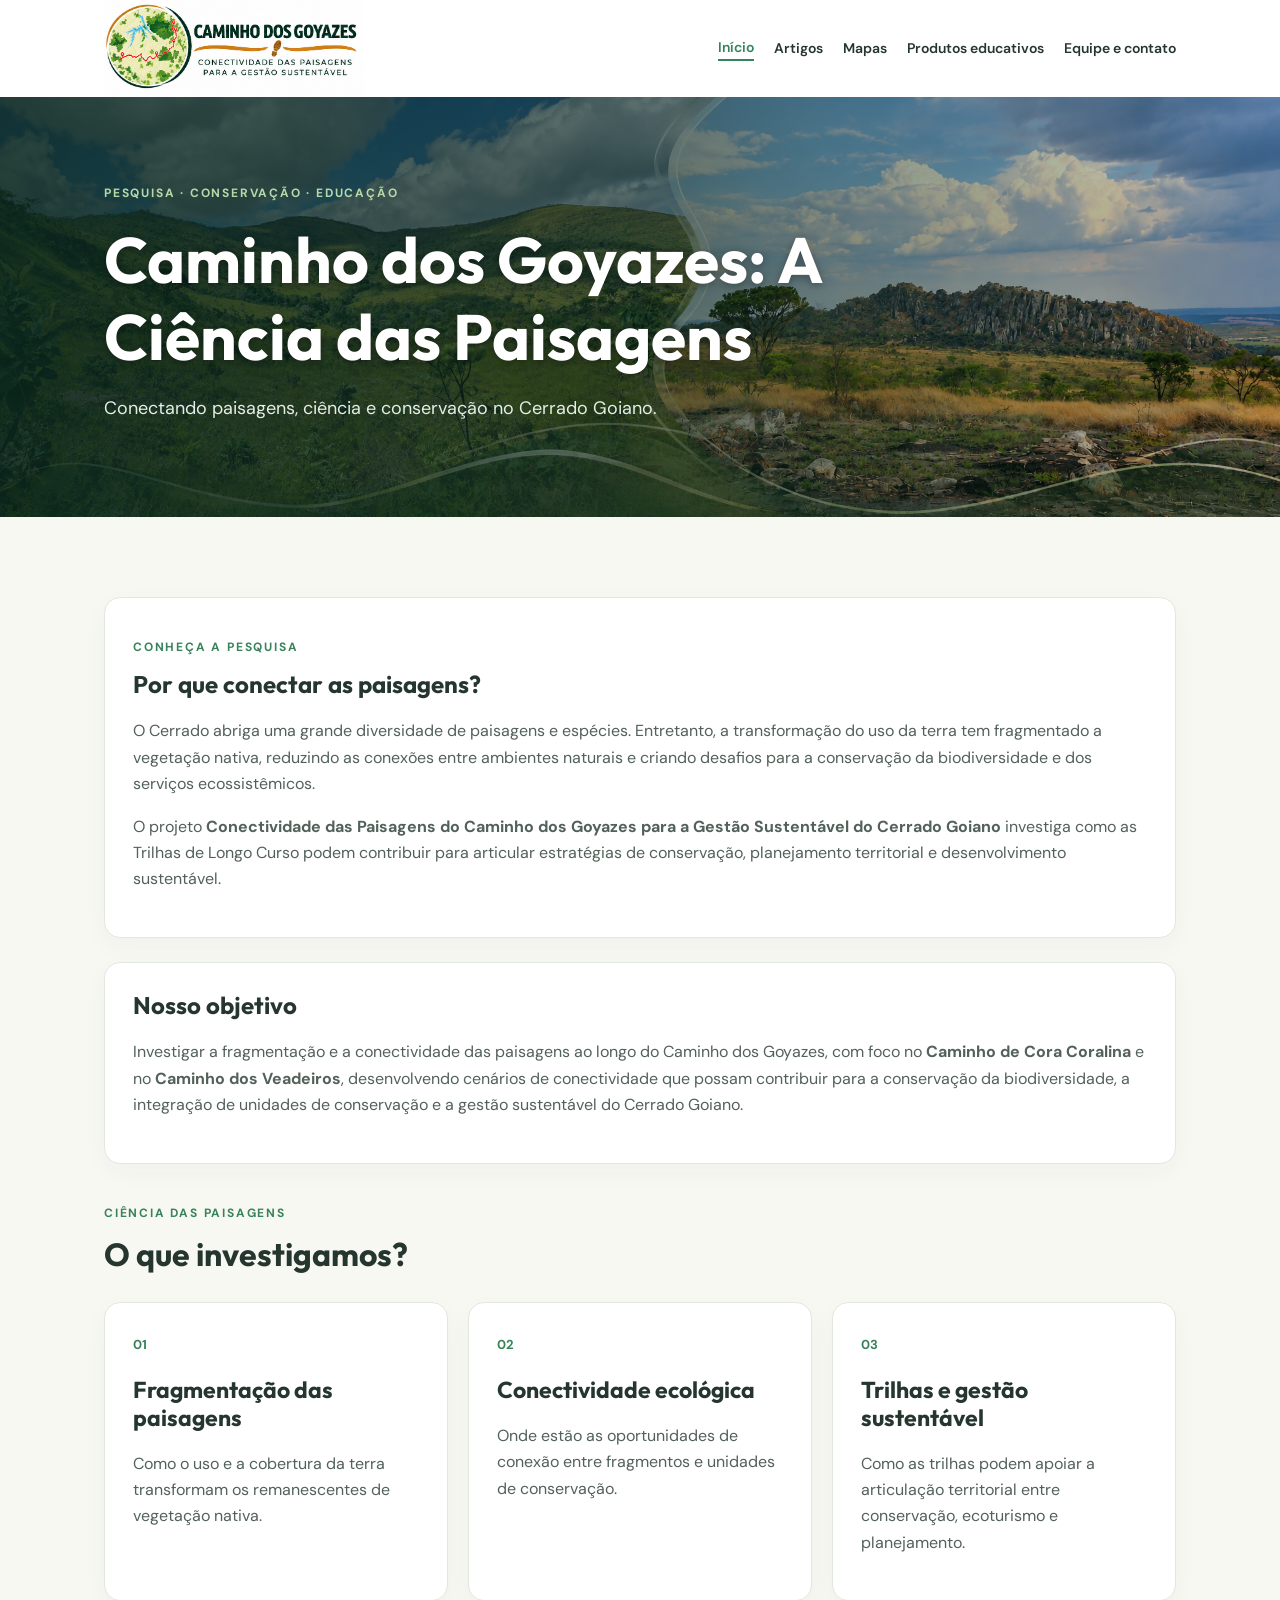
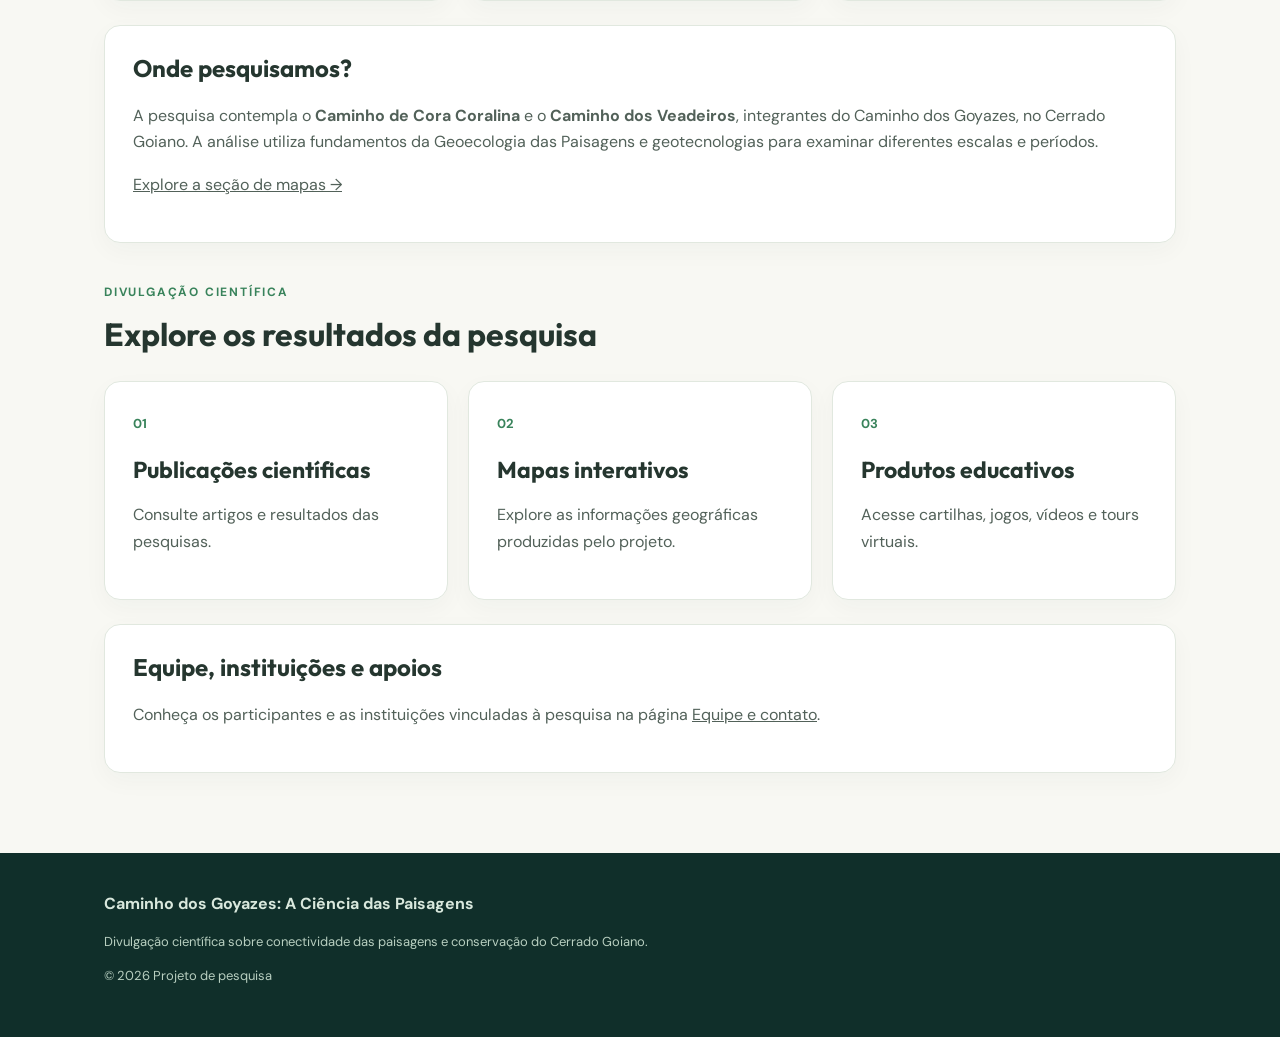
==== commit b9c80f8d: "Update index.html" ====
--- a/index.html
+++ b/index.html
@@ -24,12 +24,7 @@
         alt="Logomarca do projeto Caminho dos Goyazes"
         class="logo-projeto">
 
-      <span>
-        Caminho dos Goyazes
-        <br>
-        <small>A Ciência das Paisagens</small>
-      </span>
-
+      
     </a>
 
     <!-- Menu para dispositivos móveis -->
--- a/estilo.css
+++ b/estilo.css
@@ -118,3 +118,29 @@
     font-size: clamp(30px, 8vw, 42px);
   }
 }
+/* Logomarca no cabeçalho */
+
+.site-header .brand {
+  display: flex;
+  align-items: center;
+  flex: 0 1 260px;
+  min-width: 0;
+}
+
+.site-header .brand .logo-projeto {
+  display: block;
+  width: 260px;
+  max-width: 100%;
+  height: auto;
+  object-fit: contain;
+}
+
+@media (max-width: 600px) {
+  .site-header .brand {
+    flex-basis: 180px;
+  }
+
+  .site-header .brand .logo-projeto {
+    width: 180px;
+  }
+}
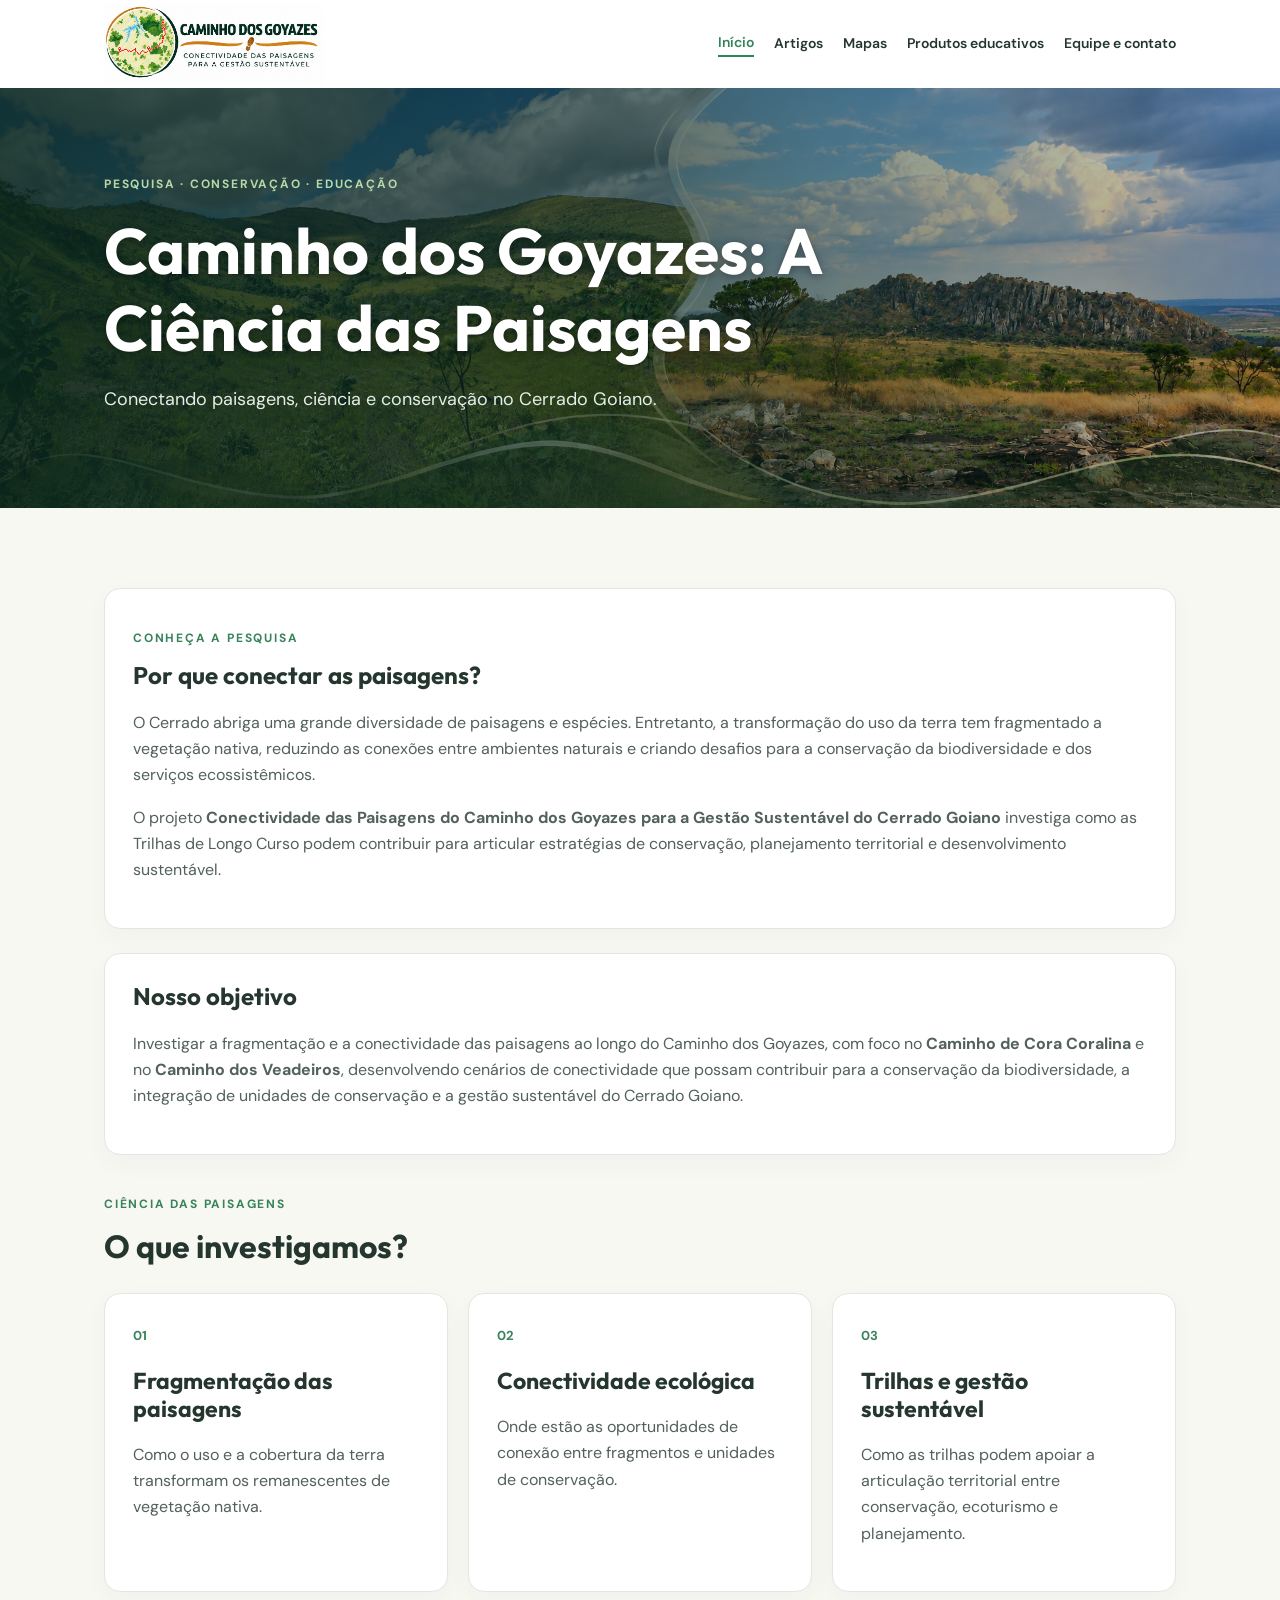
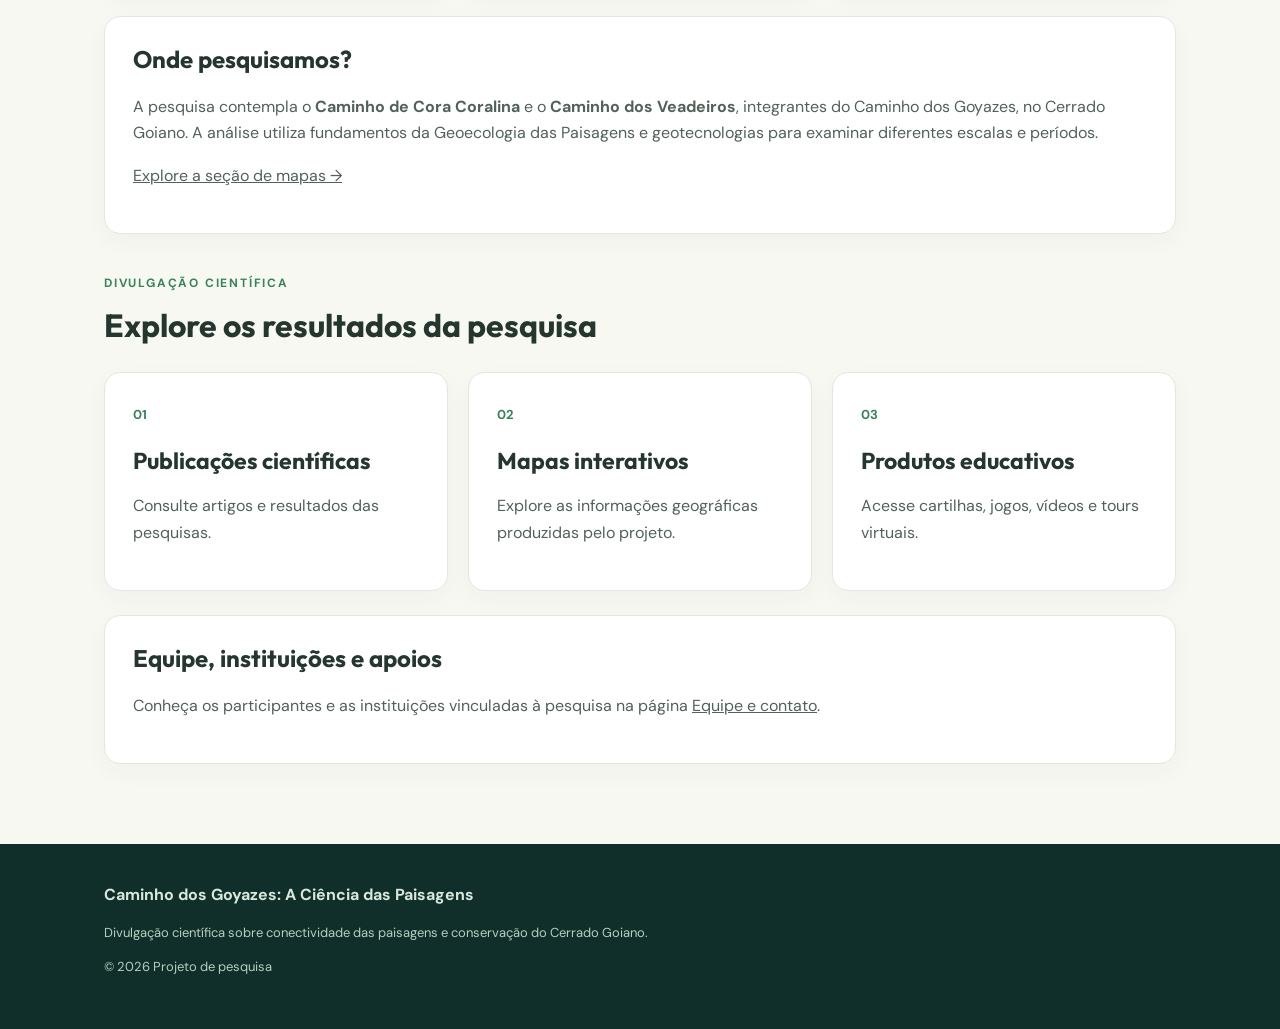
==== commit a9213635: "Update index.html" ====
--- a/index.html
+++ b/index.html
@@ -6,7 +6,7 @@
   <meta name="description" content="Caminho dos Goyazes: A Ciência das Paisagens. Pesquisa e divulgação científica sobre fragmentação, conectividade ecológica, trilhas de longo curso e gestão sustentável do Cerrado Goiano.">
   <title>Caminho dos Goyazes | A Ciência das Paisagens</title>
   <!-- Mantenha este arquivo CSS na mesma pasta que index.html. -->
-<link rel="stylesheet" href="estilo.css?v=3">
+<link rel="stylesheet" href="estilo.css?v=10">
 </head>
 <body>
   <a class="skip" href="#conteudo">Pular para o conteúdo</a>
--- a/estilo.css
+++ b/estilo.css
@@ -144,3 +144,32 @@
     width: 180px;
   }
 }
+/* Ajuste definitivo do tamanho da logomarca */
+
+.site-header .header-inner .brand {
+  flex: 0 0 220px;
+  width: 220px;
+  max-width: 220px;
+  min-width: 0;
+}
+
+.site-header .header-inner .brand img.logo-projeto {
+  display: block;
+  width: 220px !important;
+  max-width: 220px !important;
+  height: auto !important;
+  object-fit: contain;
+}
+
+@media (max-width: 600px) {
+  .site-header .header-inner .brand {
+    flex-basis: 160px;
+    width: 160px;
+    max-width: 160px;
+  }
+
+  .site-header .header-inner .brand img.logo-projeto {
+    width: 160px !important;
+    max-width: 160px !important;
+  }
+}
